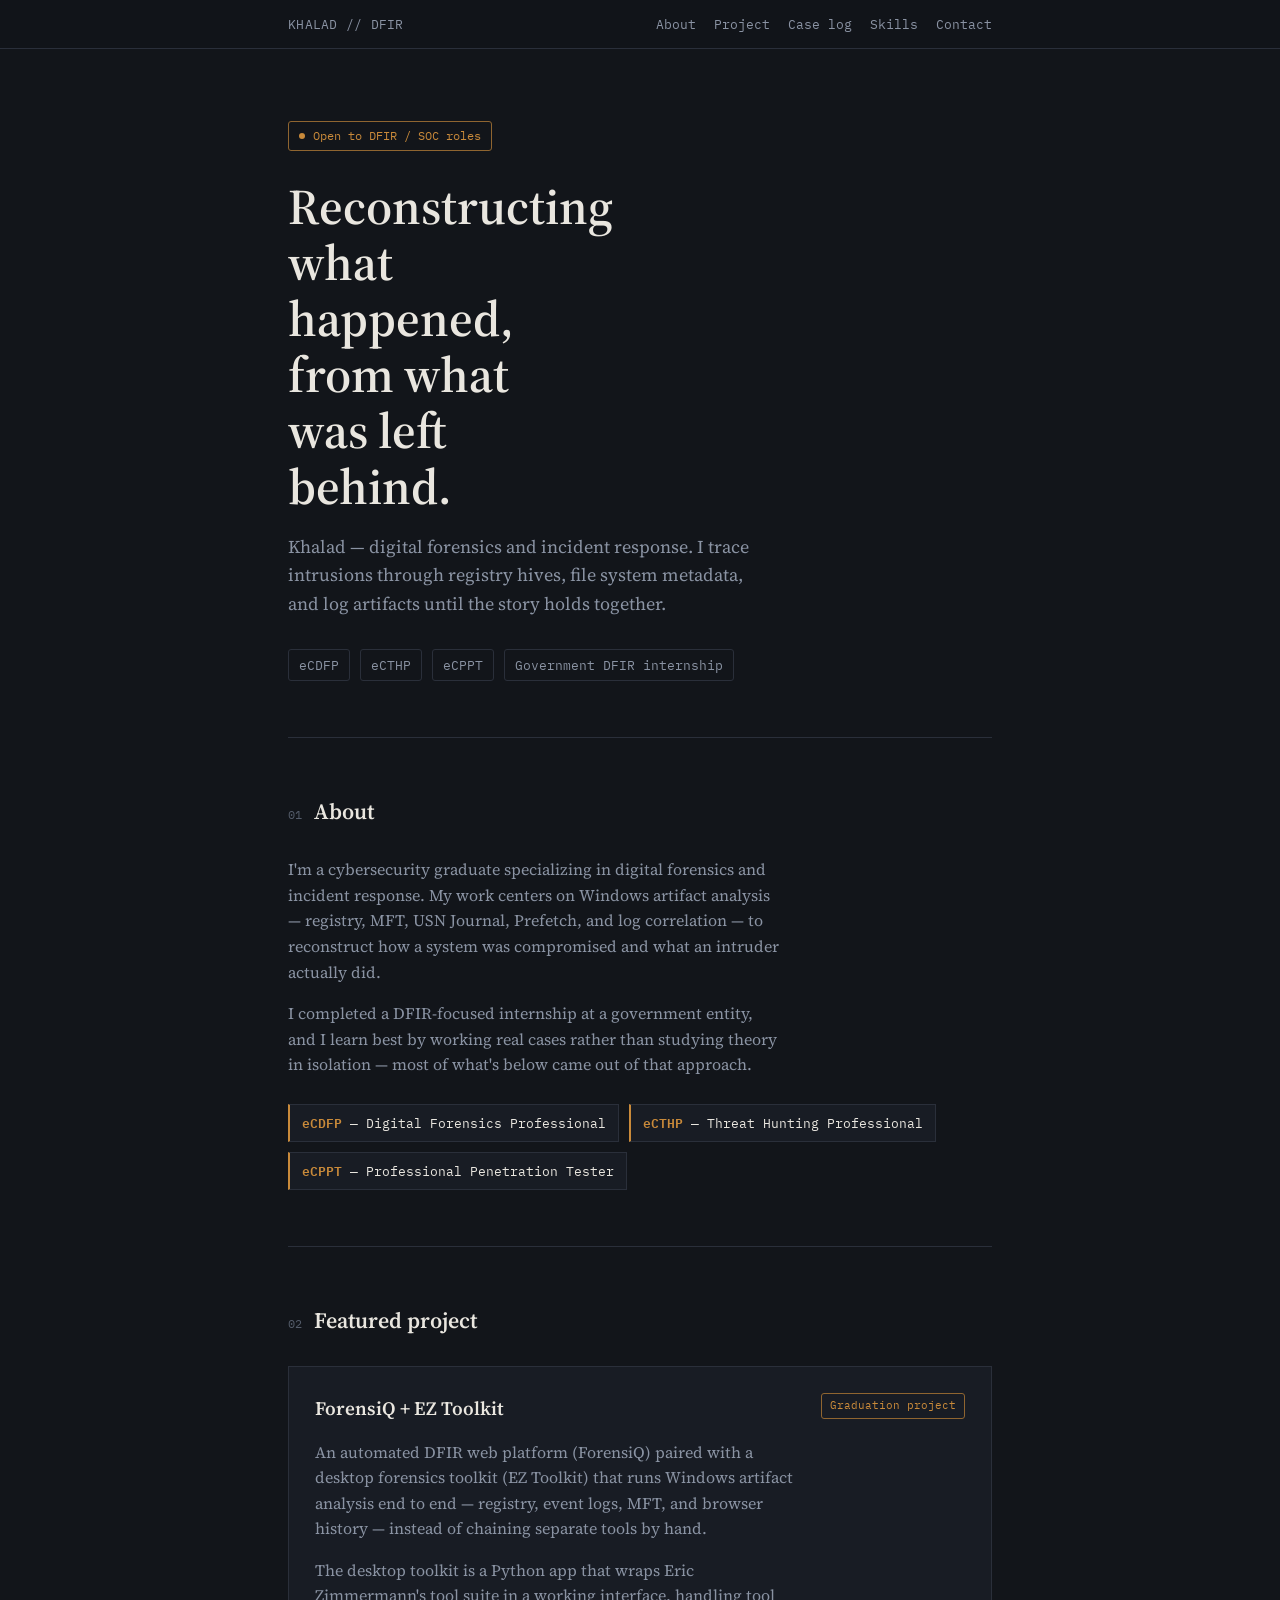
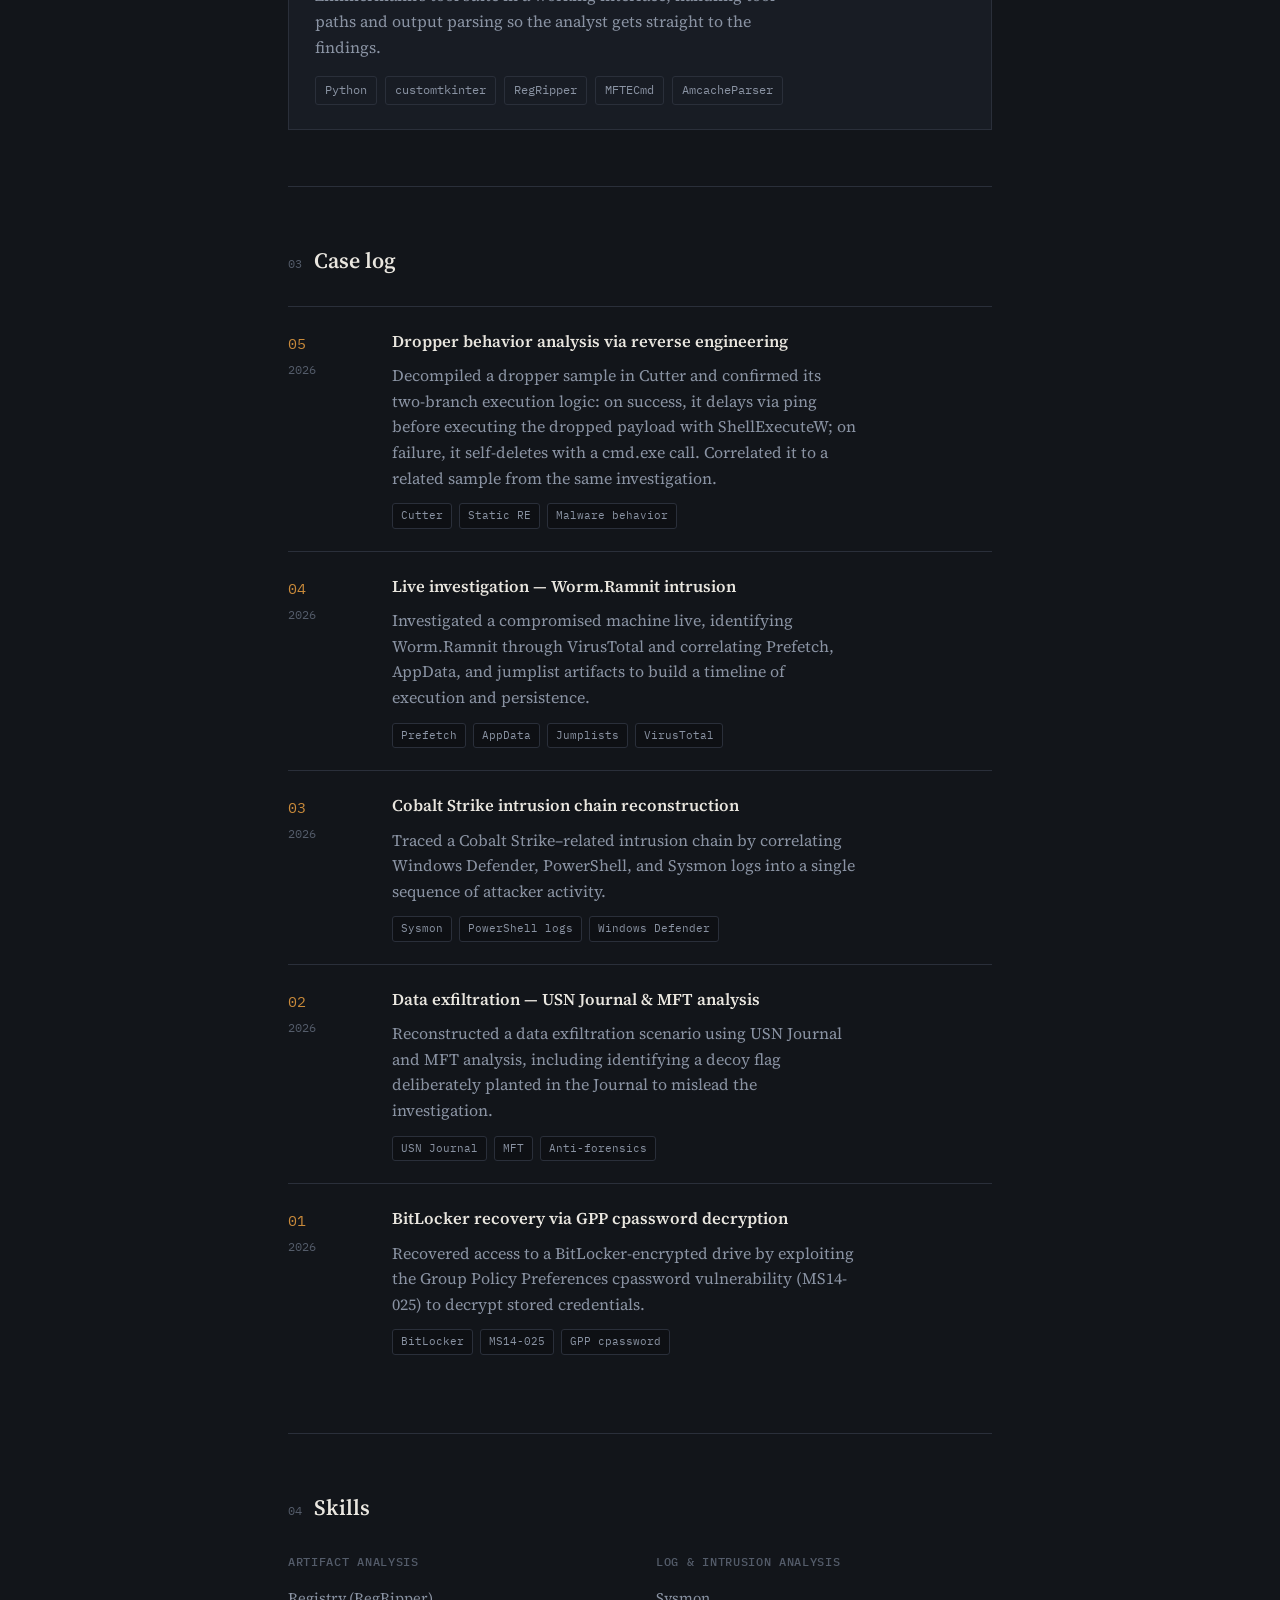
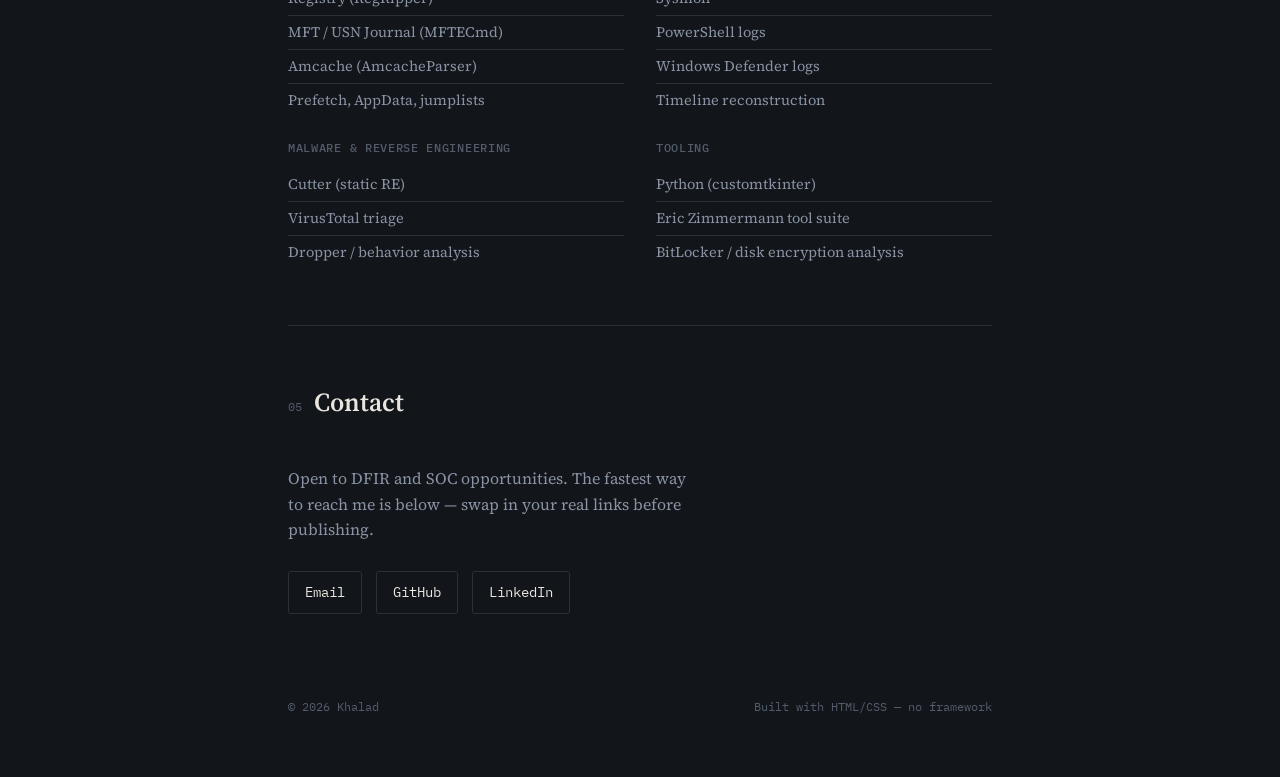
==== index.html @ 7bce0c0a "Portfolio site" ====
<!DOCTYPE html>
<html lang="en">
<head>
<meta charset="UTF-8">
<meta name="viewport" content="width=device-width, initial-scale=1.0">
<title>Khalad — Digital Forensics & Incident Response</title>
<meta name="description" content="Khalad — DFIR specialist. Case work in registry, MFT/USN Journal, malware triage, and intrusion reconstruction.">
<link rel="preconnect" href="https://fonts.googleapis.com">
<link rel="preconnect" href="https://fonts.gstatic.com" crossorigin>
<link href="https://fonts.googleapis.com/css2?family=Source+Serif+4:ital,opsz,wght@0,8..60,400;0,8..60,500;0,8..60,600;0,8..60,700;1,8..60,400&family=IBM+Plex+Mono:wght@400;500;600&display=swap" rel="stylesheet">
<style>
  :root{
    --bg: #12151a;
    --bg-alt: #0e1014;
    --panel: #181c24;
    --panel-border: #2a2f3a;
    --text: #e9e6df;
    --text-dim: #8a93a3;
    --text-faint: #545c6a;
    --accent: #c98a3a;
    --accent-dim: #8f6530;
    --flag: #b5533c;
    --serif: "Source Serif 4", Georgia, serif;
    --mono: "IBM Plex Mono", ui-monospace, monospace;
  }

  *{ box-sizing: border-box; }
  html{ scroll-behavior: smooth; }

  body{
    margin:0;
    background: var(--bg);
    color: var(--text);
    font-family: var(--serif);
    line-height: 1.6;
    -webkit-font-smoothing: antialiased;
  }

  ::selection{ background: var(--accent-dim); color: var(--text); }

  a{ color: var(--accent); text-decoration: none; }
  a:hover{ text-decoration: underline; }

  a:focus-visible, button:focus-visible{
    outline: 2px solid var(--accent);
    outline-offset: 3px;
  }

  .wrap{
    max-width: 760px;
    margin: 0 auto;
    padding: 0 28px;
  }

  /* ---------- top bar ---------- */
  .topbar{
    position: sticky;
    top: 0;
    z-index: 10;
    background: rgba(18,21,26,0.9);
    backdrop-filter: blur(6px);
    border-bottom: 1px solid var(--panel-border);
  }
  .topbar-inner{
    max-width: 760px;
    margin: 0 auto;
    padding: 14px 28px;
    display: flex;
    justify-content: space-between;
    align-items: center;
    font-family: var(--mono);
    font-size: 12.5px;
  }
  .topbar-id{ color: var(--text-dim); letter-spacing: 0.02em; }
  .topbar-nav{ display: flex; gap: 18px; }
  .topbar-nav a{ color: var(--text-dim); }
  .topbar-nav a:hover{ color: var(--accent); text-decoration: none; }

  /* ---------- hero ---------- */
  .hero{
    padding: 72px 0 56px;
    border-bottom: 1px solid var(--panel-border);
  }
  .hero-tag{
    display: inline-flex;
    align-items: center;
    gap: 8px;
    font-family: var(--mono);
    font-size: 12px;
    color: var(--accent);
    border: 1px solid var(--accent-dim);
    padding: 4px 10px;
    border-radius: 3px;
    margin-bottom: 28px;
  }
  .hero-tag::before{
    content: "";
    width: 6px;
    height: 6px;
    border-radius: 50%;
    background: var(--accent);
  }
  .hero h1{
    font-size: clamp(34px, 5.5vw, 50px);
    line-height: 1.12;
    margin: 0 0 18px;
    font-weight: 600;
    max-width: 11ch;
  }
  .hero p.lede{
    font-size: 18px;
    color: var(--text-dim);
    max-width: 52ch;
    margin: 0 0 30px;
  }
  .hero-meta{
    display: flex;
    flex-wrap: wrap;
    gap: 10px;
    font-family: var(--mono);
    font-size: 12.5px;
  }
  .pill{
    color: var(--text-dim);
    border: 1px solid var(--panel-border);
    padding: 5px 10px;
    border-radius: 3px;
  }

  /* ---------- section scaffolding ---------- */
  section{ padding: 56px 0; border-bottom: 1px solid var(--panel-border); }
  section:last-of-type{ border-bottom: none; }

  .section-head{
    display: flex;
    align-items: baseline;
    gap: 12px;
    margin-bottom: 28px;
  }
  .section-num{
    font-family: var(--mono);
    font-size: 12px;
    color: var(--text-faint);
  }
  .section-head h2{
    font-size: 22px;
    font-weight: 600;
    margin: 0;
  }

  /* ---------- about ---------- */
  .about p{ color: var(--text-dim); max-width: 62ch; }
  .about p + p{ margin-top: 14px; }
  .cert-row{
    margin-top: 26px;
    display: flex;
    flex-wrap: wrap;
    gap: 10px;
  }
  .cert{
    font-family: var(--mono);
    font-size: 12.5px;
    color: var(--text);
    background: var(--panel);
    border: 1px solid var(--panel-border);
    border-left: 2px solid var(--accent);
    padding: 8px 12px;
  }
  .cert b{ color: var(--accent); font-weight: 600; }

  /* ---------- featured project ---------- */
  .project{
    background: var(--panel);
    border: 1px solid var(--panel-border);
    padding: 26px 26px 24px;
  }
  .project-head{
    display: flex;
    justify-content: space-between;
    align-items: flex-start;
    gap: 16px;
    flex-wrap: wrap;
    margin-bottom: 10px;
  }
  .project-head h3{
    font-size: 19px;
    margin: 0;
    font-weight: 600;
  }
  .project-tag{
    font-family: var(--mono);
    font-size: 11px;
    color: var(--accent);
    border: 1px solid var(--accent-dim);
    padding: 3px 8px;
    border-radius: 3px;
    white-space: nowrap;
  }
  .project p{ color: var(--text-dim); max-width: 60ch; }
  .stack{
    margin-top: 16px;
    display: flex;
    flex-wrap: wrap;
    gap: 8px;
  }
  .stack span{
    font-family: var(--mono);
    font-size: 11.5px;
    color: var(--text-dim);
    border: 1px solid var(--panel-border);
    padding: 4px 9px;
    border-radius: 3px;
  }

  /* ---------- case log ---------- */
  .case{
    display: grid;
    grid-template-columns: 84px 1fr;
    gap: 20px;
    padding: 22px 0;
    border-top: 1px solid var(--panel-border);
  }
  .case:first-of-type{ border-top: none; padding-top: 0; }
  .case-id{
    font-family: var(--mono);
    font-size: 12px;
    color: var(--text-faint);
    padding-top: 3px;
  }
  .case-id .n{ display:block; color: var(--accent); font-size: 15px; margin-bottom: 4px; }
  .case-body h3{
    font-size: 16.5px;
    margin: 0 0 8px;
    font-weight: 600;
  }
  .case-body p{
    color: var(--text-dim);
    margin: 0 0 12px;
    max-width: 58ch;
  }
  .case-artifacts{
    display: flex;
    flex-wrap: wrap;
    gap: 7px;
  }
  .case-artifacts span{
    font-family: var(--mono);
    font-size: 11px;
    color: var(--text-dim);
    background: var(--bg-alt);
    border: 1px solid var(--panel-border);
    padding: 3px 8px;
    border-radius: 3px;
  }

  /* ---------- skills ---------- */
  .skills-grid{
    display: grid;
    grid-template-columns: repeat(2, 1fr);
    gap: 22px 32px;
  }
  .skill-group h4{
    font-family: var(--mono);
    font-size: 11.5px;
    text-transform: uppercase;
    letter-spacing: 0.06em;
    color: var(--text-faint);
    margin: 0 0 10px;
    font-weight: 500;
  }
  .skill-group ul{
    list-style: none;
    margin: 0;
    padding: 0;
    color: var(--text-dim);
    font-size: 14.5px;
  }
  .skill-group li{
    padding: 5px 0;
    border-top: 1px solid var(--panel-border);
  }
  .skill-group li:first-child{ border-top: none; }

  /* ---------- contact / footer ---------- */
  .contact h2{ font-size: 26px; margin: 0 0 14px; font-weight: 600; }
  .contact p{ color: var(--text-dim); max-width: 50ch; margin-bottom: 28px; }
  .contact-links{
    display: flex;
    flex-wrap: wrap;
    gap: 14px;
  }
  .contact-links a{
    font-family: var(--mono);
    font-size: 13.5px;
    color: var(--text);
    border: 1px solid var(--panel-border);
    padding: 10px 16px;
    border-radius: 3px;
    transition: border-color .15s ease, color .15s ease;
  }
  .contact-links a:hover{
    border-color: var(--accent);
    color: var(--accent);
    text-decoration: none;
  }

  footer{
    padding: 28px 0 60px;
    font-family: var(--mono);
    font-size: 11.5px;
    color: var(--text-faint);
    display: flex;
    justify-content: space-between;
    flex-wrap: wrap;
    gap: 8px;
  }

  @media (max-width: 560px){
    .case{ grid-template-columns: 1fr; }
    .case-id{ display: flex; align-items: baseline; gap: 8px; padding-top: 0; }
    .skills-grid{ grid-template-columns: 1fr; }
    .topbar-nav{ gap: 12px; }
  }

  @media (prefers-reduced-motion: reduce){
    html{ scroll-behavior: auto; }
    .contact-links a{ transition: none; }
  }
</style>
</head>
<body>

<div class="topbar">
  <div class="topbar-inner">
    <span class="topbar-id">KHALAD // DFIR</span>
    <nav class="topbar-nav">
      <a href="#about">About</a>
      <a href="#project">Project</a>
      <a href="#cases">Case log</a>
      <a href="#skills">Skills</a>
      <a href="#contact">Contact</a>
    </nav>
  </div>
</div>

<div class="wrap">

  <header class="hero">
    <span class="hero-tag">Open to DFIR / SOC roles</span>
    <h1>Reconstructing what happened, from what was left behind.</h1>
    <p class="lede">Khalad — digital forensics and incident response. I trace intrusions through registry hives, file system metadata, and log artifacts until the story holds together.</p>
    <div class="hero-meta">
      <span class="pill">eCDFP</span>
      <span class="pill">eCTHP</span>
      <span class="pill">eCPPT</span>
      <span class="pill">Government DFIR internship</span>
    </div>
  </header>

  <section id="about" class="about">
    <div class="section-head">
      <span class="section-num">01</span>
      <h2>About</h2>
    </div>
    <p>I'm a cybersecurity graduate specializing in digital forensics and incident response. My work centers on Windows artifact analysis — registry, MFT, USN Journal, Prefetch, and log correlation — to reconstruct how a system was compromised and what an intruder actually did.</p>
    <p>I completed a DFIR-focused internship at a government entity, and I learn best by working real cases rather than studying theory in isolation — most of what's below came out of that approach.</p>
    <div class="cert-row">
      <span class="cert"><b>eCDFP</b> — Digital Forensics Professional</span>
      <span class="cert"><b>eCTHP</b> — Threat Hunting Professional</span>
      <span class="cert"><b>eCPPT</b> — Professional Penetration Tester</span>
    </div>
  </section>

  <section id="project">
    <div class="section-head">
      <span class="section-num">02</span>
      <h2>Featured project</h2>
    </div>
    <div class="project">
      <div class="project-head">
        <h3>ForensiQ + EZ Toolkit</h3>
        <span class="project-tag">Graduation project</span>
      </div>
      <p>An automated DFIR web platform (ForensiQ) paired with a desktop forensics toolkit (EZ Toolkit) that runs Windows artifact analysis end to end — registry, event logs, MFT, and browser history — instead of chaining separate tools by hand.</p>
      <p>The desktop toolkit is a Python app that wraps Eric Zimmermann's tool suite in a working interface, handling tool paths and output parsing so the analyst gets straight to the findings.</p>
      <div class="stack">
        <span>Python</span>
        <span>customtkinter</span>
        <span>RegRipper</span>
        <span>MFTECmd</span>
        <span>AmcacheParser</span>
      </div>
    </div>
  </section>

  <section id="cases">
    <div class="section-head">
      <span class="section-num">03</span>
      <h2>Case log</h2>
    </div>

    <div class="case">
      <div class="case-id"><span class="n">05</span>2026</div>
      <div class="case-body">
        <h3>Dropper behavior analysis via reverse engineering</h3>
        <p>Decompiled a dropper sample in Cutter and confirmed its two-branch execution logic: on success, it delays via ping before executing the dropped payload with ShellExecuteW; on failure, it self-deletes with a cmd.exe call. Correlated it to a related sample from the same investigation.</p>
        <div class="case-artifacts">
          <span>Cutter</span><span>Static RE</span><span>Malware behavior</span>
        </div>
      </div>
    </div>

    <div class="case">
      <div class="case-id"><span class="n">04</span>2026</div>
      <div class="case-body">
        <h3>Live investigation — Worm.Ramnit intrusion</h3>
        <p>Investigated a compromised machine live, identifying Worm.Ramnit through VirusTotal and correlating Prefetch, AppData, and jumplist artifacts to build a timeline of execution and persistence.</p>
        <div class="case-artifacts">
          <span>Prefetch</span><span>AppData</span><span>Jumplists</span><span>VirusTotal</span>
        </div>
      </div>
    </div>

    <div class="case">
      <div class="case-id"><span class="n">03</span>2026</div>
      <div class="case-body">
        <h3>Cobalt Strike intrusion chain reconstruction</h3>
        <p>Traced a Cobalt Strike–related intrusion chain by correlating Windows Defender, PowerShell, and Sysmon logs into a single sequence of attacker activity.</p>
        <div class="case-artifacts">
          <span>Sysmon</span><span>PowerShell logs</span><span>Windows Defender</span>
        </div>
      </div>
    </div>

    <div class="case">
      <div class="case-id"><span class="n">02</span>2026</div>
      <div class="case-body">
        <h3>Data exfiltration — USN Journal &amp; MFT analysis</h3>
        <p>Reconstructed a data exfiltration scenario using USN Journal and MFT analysis, including identifying a decoy flag deliberately planted in the Journal to mislead the investigation.</p>
        <div class="case-artifacts">
          <span>USN Journal</span><span>MFT</span><span>Anti-forensics</span>
        </div>
      </div>
    </div>

    <div class="case">
      <div class="case-id"><span class="n">01</span>2026</div>
      <div class="case-body">
        <h3>BitLocker recovery via GPP cpassword decryption</h3>
        <p>Recovered access to a BitLocker-encrypted drive by exploiting the Group Policy Preferences cpassword vulnerability (MS14-025) to decrypt stored credentials.</p>
        <div class="case-artifacts">
          <span>BitLocker</span><span>MS14-025</span><span>GPP cpassword</span>
        </div>
      </div>
    </div>

  </section>

  <section id="skills">
    <div class="section-head">
      <span class="section-num">04</span>
      <h2>Skills</h2>
    </div>
    <div class="skills-grid">
      <div class="skill-group">
        <h4>Artifact analysis</h4>
        <ul>
          <li>Registry (RegRipper)</li>
          <li>MFT / USN Journal (MFTECmd)</li>
          <li>Amcache (AmcacheParser)</li>
          <li>Prefetch, AppData, jumplists</li>
        </ul>
      </div>
      <div class="skill-group">
        <h4>Log &amp; intrusion analysis</h4>
        <ul>
          <li>Sysmon</li>
          <li>PowerShell logs</li>
          <li>Windows Defender logs</li>
          <li>Timeline reconstruction</li>
        </ul>
      </div>
      <div class="skill-group">
        <h4>Malware &amp; reverse engineering</h4>
        <ul>
          <li>Cutter (static RE)</li>
          <li>VirusTotal triage</li>
          <li>Dropper / behavior analysis</li>
        </ul>
      </div>
      <div class="skill-group">
        <h4>Tooling</h4>
        <ul>
          <li>Python (customtkinter)</li>
          <li>Eric Zimmermann tool suite</li>
          <li>BitLocker / disk encryption analysis</li>
        </ul>
      </div>
    </div>
  </section>

  <section id="contact" class="contact">
    <div class="section-head">
      <span class="section-num">05</span>
      <h2>Contact</h2>
    </div>
    <p>Open to DFIR and SOC opportunities. The fastest way to reach me is below — swap in your real links before publishing.</p>
    <div class="contact-links">
      <a href="mailto:you@example.com">Email</a>
      <a href="https://github.com/yourusername">GitHub</a>
      <a href="https://linkedin.com/in/yourusername">LinkedIn</a>
    </div>
  </section>

  <footer>
    <span>&copy; 2026 Khalad</span>
    <span>Built with HTML/CSS — no framework</span>
  </footer>

</div>

</body>
</html>
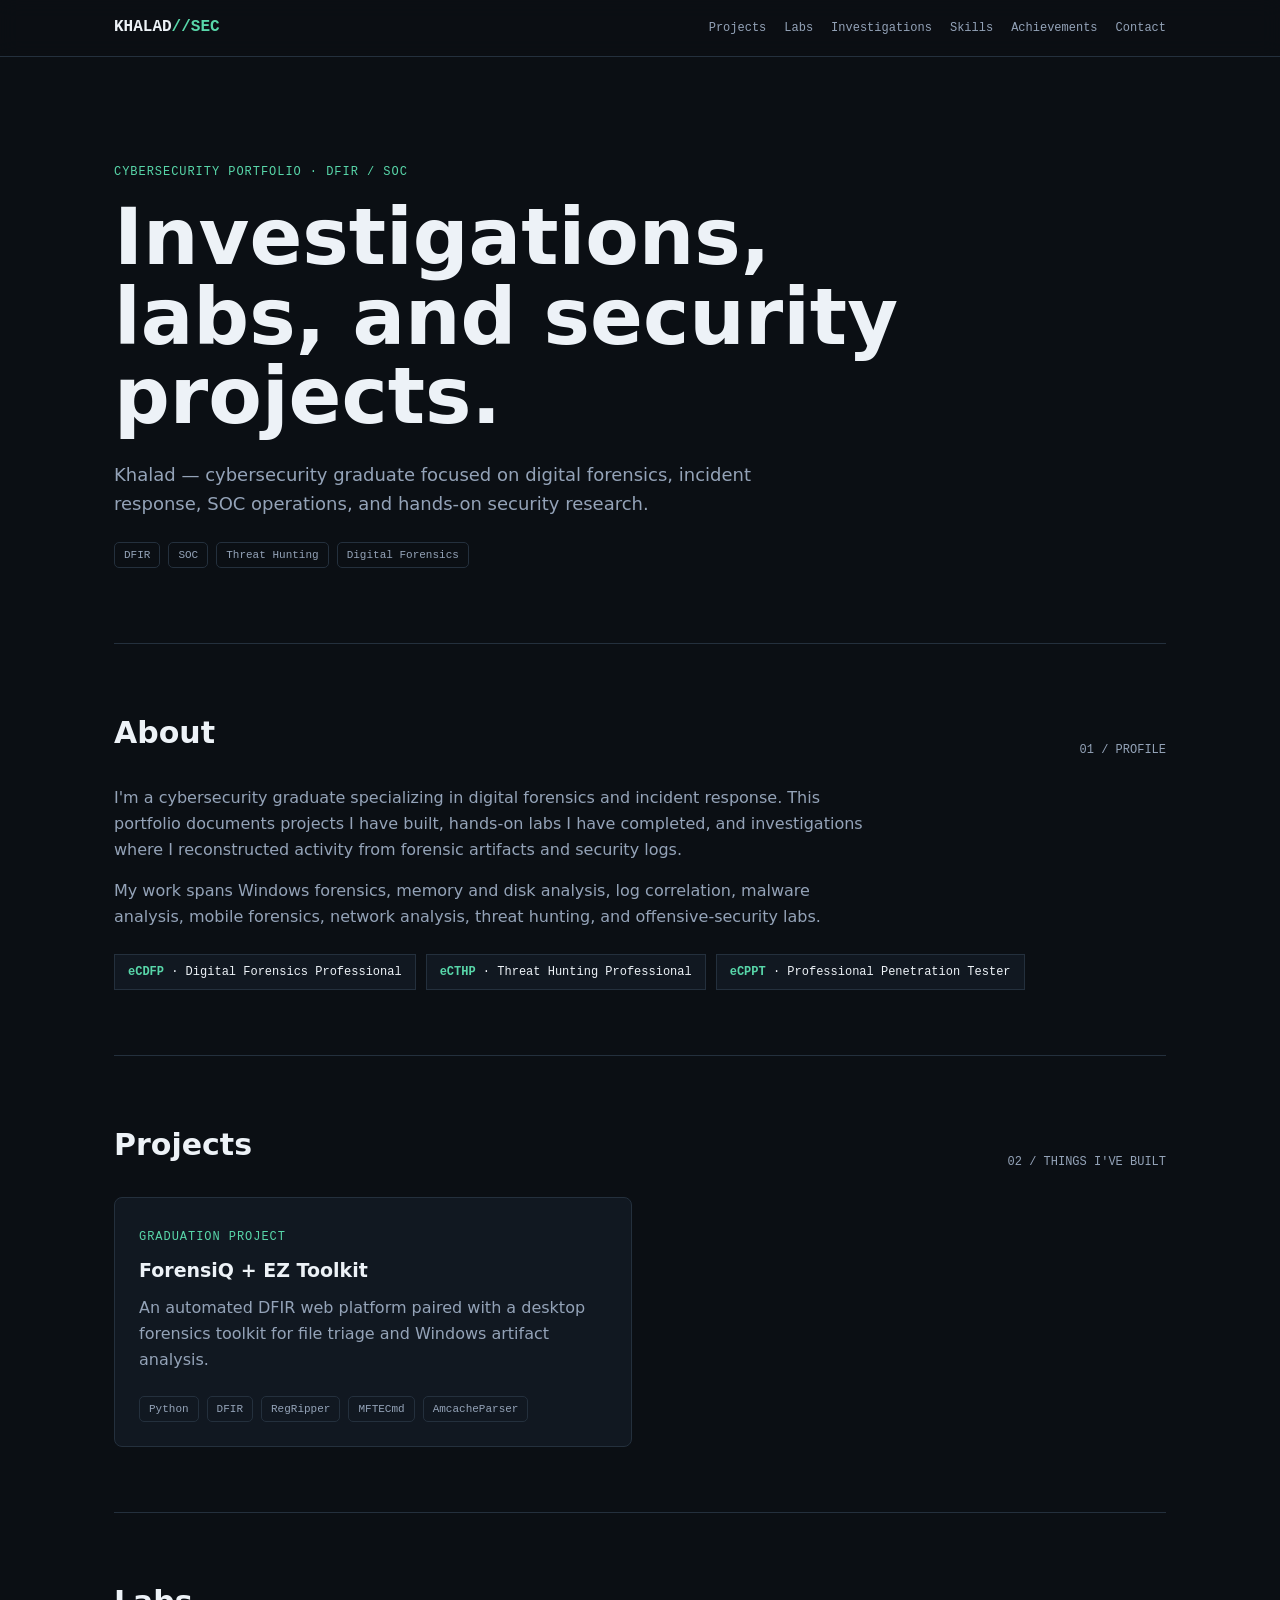
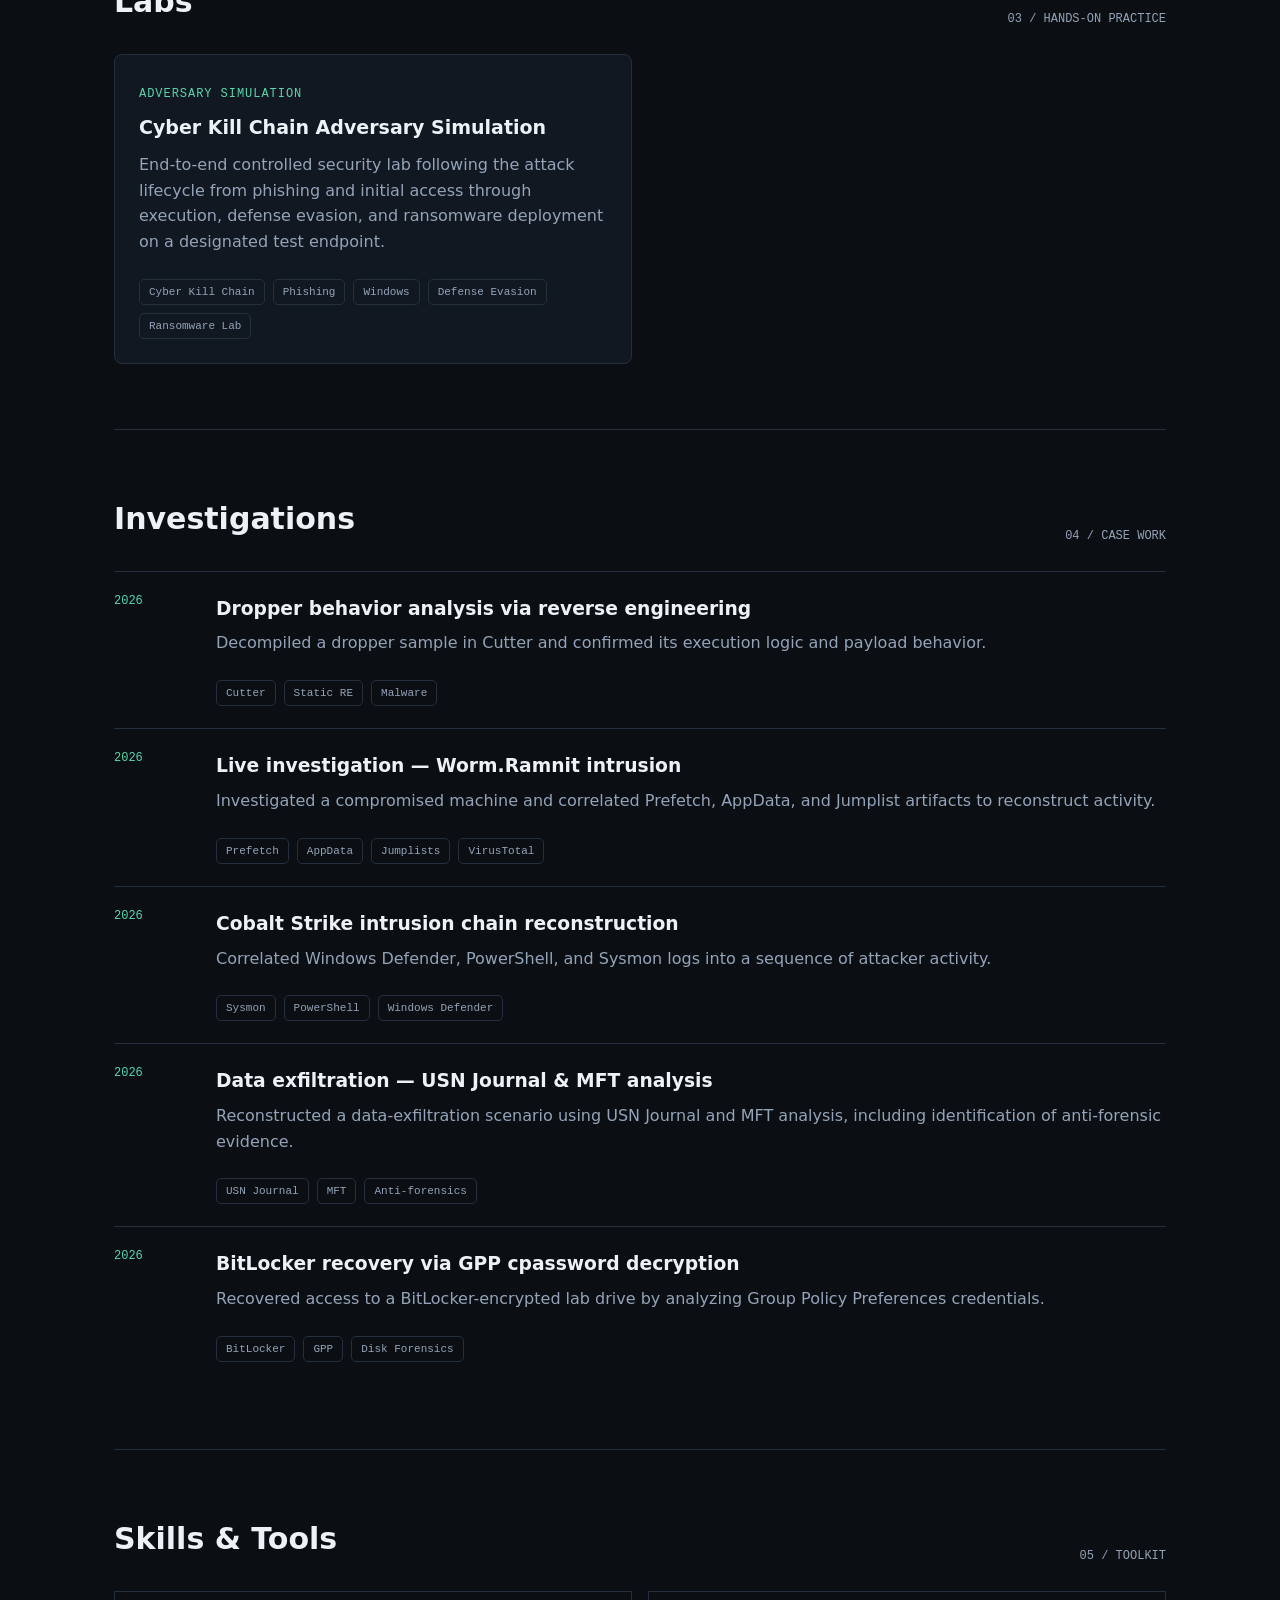
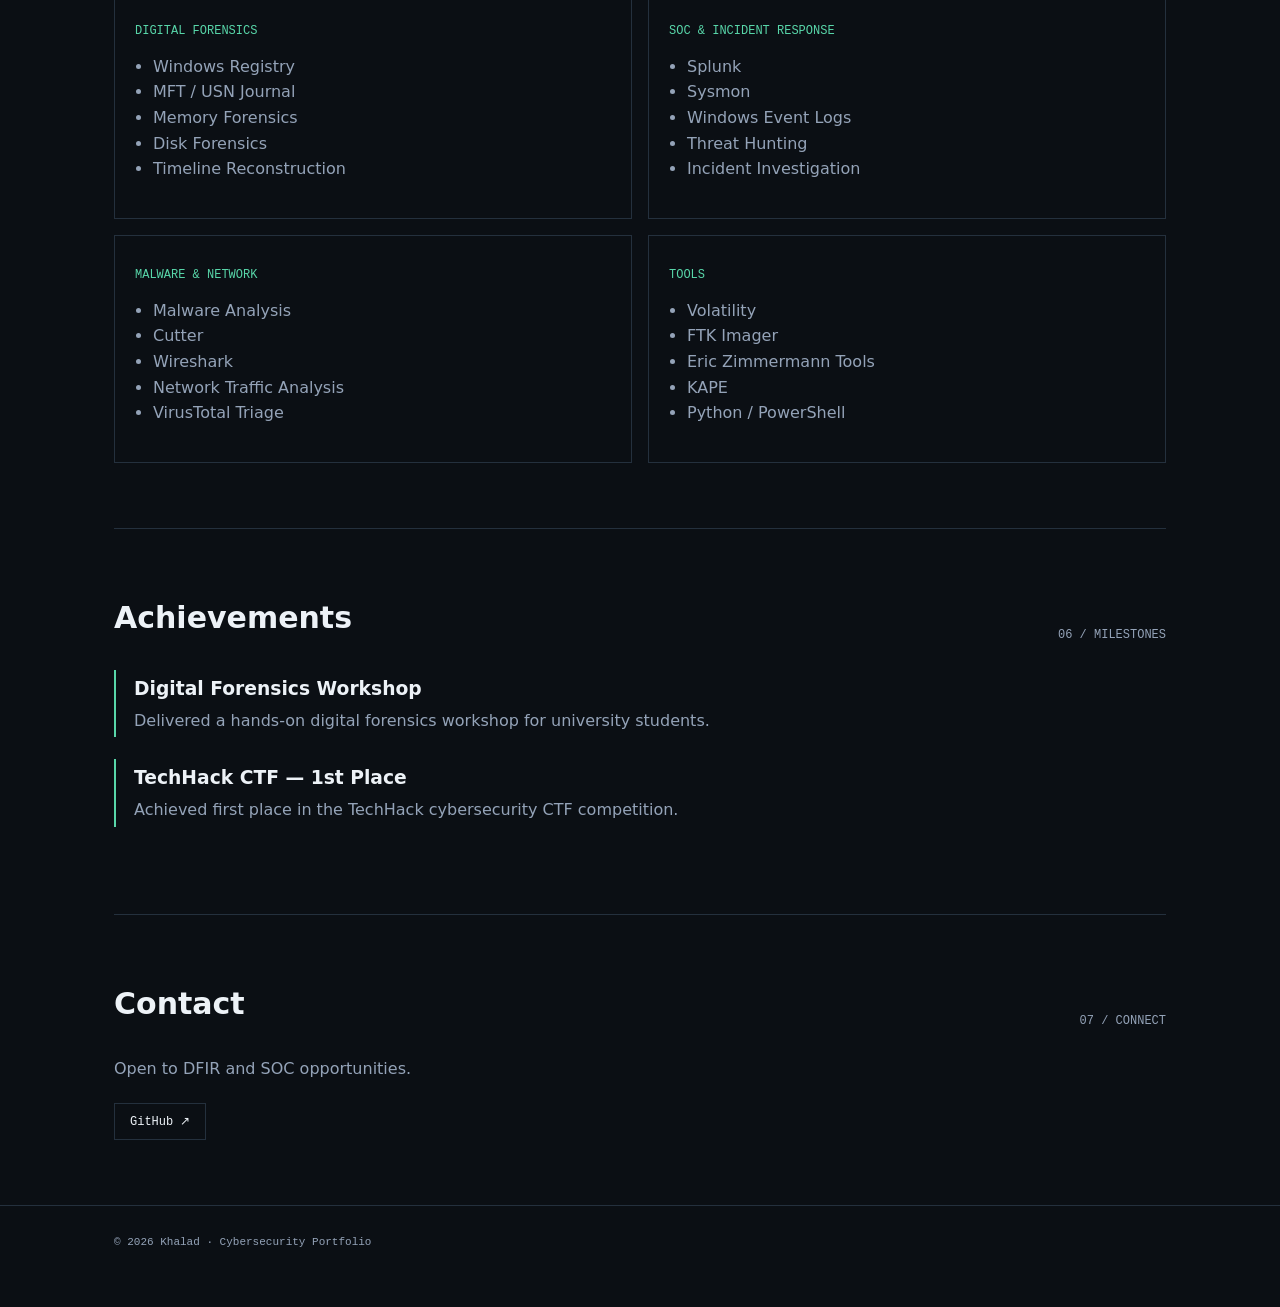
==== commit 508712e7: "Build portfolio v2 layout with projects labs and investigations" ====
--- a/index.html
+++ b/index.html
@@ -1,523 +1,21 @@
 <!DOCTYPE html>
-<html lang="en">
-<head>
-<meta charset="UTF-8">
-<meta name="viewport" content="width=device-width, initial-scale=1.0">
-<title>Khalad — Digital Forensics & Incident Response</title>
-<meta name="description" content="Khalad — DFIR specialist. Case work in registry, MFT/USN Journal, malware triage, and intrusion reconstruction.">
-<link rel="preconnect" href="https://fonts.googleapis.com">
-<link rel="preconnect" href="https://fonts.gstatic.com" crossorigin>
-<link href="https://fonts.googleapis.com/css2?family=Source+Serif+4:ital,opsz,wght@0,8..60,400;0,8..60,500;0,8..60,600;0,8..60,700;1,8..60,400&family=IBM+Plex+Mono:wght@400;500;600&display=swap" rel="stylesheet">
+<html lang="en"><head><meta charset="UTF-8"><meta name="viewport" content="width=device-width,initial-scale=1.0">
+<title>Khalad — Cybersecurity Portfolio</title><meta name="description" content="Khalad's cybersecurity portfolio: DFIR investigations, SOC labs, security projects and hands-on research.">
 <style>
-  :root{
-    --bg: #12151a;
-    --bg-alt: #0e1014;
-    --panel: #181c24;
-    --panel-border: #2a2f3a;
-    --text: #e9e6df;
-    --text-dim: #8a93a3;
-    --text-faint: #545c6a;
-    --accent: #c98a3a;
-    --accent-dim: #8f6530;
-    --flag: #b5533c;
-    --serif: "Source Serif 4", Georgia, serif;
-    --mono: "IBM Plex Mono", ui-monospace, monospace;
-  }
-
-  *{ box-sizing: border-box; }
-  html{ scroll-behavior: smooth; }
-
-  body{
-    margin:0;
-    background: var(--bg);
-    color: var(--text);
-    font-family: var(--serif);
-    line-height: 1.6;
-    -webkit-font-smoothing: antialiased;
-  }
-
-  ::selection{ background: var(--accent-dim); color: var(--text); }
-
-  a{ color: var(--accent); text-decoration: none; }
-  a:hover{ text-decoration: underline; }
-
-  a:focus-visible, button:focus-visible{
-    outline: 2px solid var(--accent);
-    outline-offset: 3px;
-  }
-
-  .wrap{
-    max-width: 760px;
-    margin: 0 auto;
-    padding: 0 28px;
-  }
-
-  /* ---------- top bar ---------- */
-  .topbar{
-    position: sticky;
-    top: 0;
-    z-index: 10;
-    background: rgba(18,21,26,0.9);
-    backdrop-filter: blur(6px);
-    border-bottom: 1px solid var(--panel-border);
-  }
-  .topbar-inner{
-    max-width: 760px;
-    margin: 0 auto;
-    padding: 14px 28px;
-    display: flex;
-    justify-content: space-between;
-    align-items: center;
-    font-family: var(--mono);
-    font-size: 12.5px;
-  }
-  .topbar-id{ color: var(--text-dim); letter-spacing: 0.02em; }
-  .topbar-nav{ display: flex; gap: 18px; }
-  .topbar-nav a{ color: var(--text-dim); }
-  .topbar-nav a:hover{ color: var(--accent); text-decoration: none; }
-
-  /* ---------- hero ---------- */
-  .hero{
-    padding: 72px 0 56px;
-    border-bottom: 1px solid var(--panel-border);
-  }
-  .hero-tag{
-    display: inline-flex;
-    align-items: center;
-    gap: 8px;
-    font-family: var(--mono);
-    font-size: 12px;
-    color: var(--accent);
-    border: 1px solid var(--accent-dim);
-    padding: 4px 10px;
-    border-radius: 3px;
-    margin-bottom: 28px;
-  }
-  .hero-tag::before{
-    content: "";
-    width: 6px;
-    height: 6px;
-    border-radius: 50%;
-    background: var(--accent);
-  }
-  .hero h1{
-    font-size: clamp(34px, 5.5vw, 50px);
-    line-height: 1.12;
-    margin: 0 0 18px;
-    font-weight: 600;
-    max-width: 11ch;
-  }
-  .hero p.lede{
-    font-size: 18px;
-    color: var(--text-dim);
-    max-width: 52ch;
-    margin: 0 0 30px;
-  }
-  .hero-meta{
-    display: flex;
-    flex-wrap: wrap;
-    gap: 10px;
-    font-family: var(--mono);
-    font-size: 12.5px;
-  }
-  .pill{
-    color: var(--text-dim);
-    border: 1px solid var(--panel-border);
-    padding: 5px 10px;
-    border-radius: 3px;
-  }
-
-  /* ---------- section scaffolding ---------- */
-  section{ padding: 56px 0; border-bottom: 1px solid var(--panel-border); }
-  section:last-of-type{ border-bottom: none; }
-
-  .section-head{
-    display: flex;
-    align-items: baseline;
-    gap: 12px;
-    margin-bottom: 28px;
-  }
-  .section-num{
-    font-family: var(--mono);
-    font-size: 12px;
-    color: var(--text-faint);
-  }
-  .section-head h2{
-    font-size: 22px;
-    font-weight: 600;
-    margin: 0;
-  }
-
-  /* ---------- about ---------- */
-  .about p{ color: var(--text-dim); max-width: 62ch; }
-  .about p + p{ margin-top: 14px; }
-  .cert-row{
-    margin-top: 26px;
-    display: flex;
-    flex-wrap: wrap;
-    gap: 10px;
-  }
-  .cert{
-    font-family: var(--mono);
-    font-size: 12.5px;
-    color: var(--text);
-    background: var(--panel);
-    border: 1px solid var(--panel-border);
-    border-left: 2px solid var(--accent);
-    padding: 8px 12px;
-  }
-  .cert b{ color: var(--accent); font-weight: 600; }
-
-  /* ---------- featured project ---------- */
-  .project{
-    background: var(--panel);
-    border: 1px solid var(--panel-border);
-    padding: 26px 26px 24px;
-  }
-  .project-head{
-    display: flex;
-    justify-content: space-between;
-    align-items: flex-start;
-    gap: 16px;
-    flex-wrap: wrap;
-    margin-bottom: 10px;
-  }
-  .project-head h3{
-    font-size: 19px;
-    margin: 0;
-    font-weight: 600;
-  }
-  .project-tag{
-    font-family: var(--mono);
-    font-size: 11px;
-    color: var(--accent);
-    border: 1px solid var(--accent-dim);
-    padding: 3px 8px;
-    border-radius: 3px;
-    white-space: nowrap;
-  }
-  .project p{ color: var(--text-dim); max-width: 60ch; }
-  .stack{
-    margin-top: 16px;
-    display: flex;
-    flex-wrap: wrap;
-    gap: 8px;
-  }
-  .stack span{
-    font-family: var(--mono);
-    font-size: 11.5px;
-    color: var(--text-dim);
-    border: 1px solid var(--panel-border);
-    padding: 4px 9px;
-    border-radius: 3px;
-  }
-
-  /* ---------- case log ---------- */
-  .case{
-    display: grid;
-    grid-template-columns: 84px 1fr;
-    gap: 20px;
-    padding: 22px 0;
-    border-top: 1px solid var(--panel-border);
-  }
-  .case:first-of-type{ border-top: none; padding-top: 0; }
-  .case-id{
-    font-family: var(--mono);
-    font-size: 12px;
-    color: var(--text-faint);
-    padding-top: 3px;
-  }
-  .case-id .n{ display:block; color: var(--accent); font-size: 15px; margin-bottom: 4px; }
-  .case-body h3{
-    font-size: 16.5px;
-    margin: 0 0 8px;
-    font-weight: 600;
-  }
-  .case-body p{
-    color: var(--text-dim);
-    margin: 0 0 12px;
-    max-width: 58ch;
-  }
-  .case-artifacts{
-    display: flex;
-    flex-wrap: wrap;
-    gap: 7px;
-  }
-  .case-artifacts span{
-    font-family: var(--mono);
-    font-size: 11px;
-    color: var(--text-dim);
-    background: var(--bg-alt);
-    border: 1px solid var(--panel-border);
-    padding: 3px 8px;
-    border-radius: 3px;
-  }
-
-  /* ---------- skills ---------- */
-  .skills-grid{
-    display: grid;
-    grid-template-columns: repeat(2, 1fr);
-    gap: 22px 32px;
-  }
-  .skill-group h4{
-    font-family: var(--mono);
-    font-size: 11.5px;
-    text-transform: uppercase;
-    letter-spacing: 0.06em;
-    color: var(--text-faint);
-    margin: 0 0 10px;
-    font-weight: 500;
-  }
-  .skill-group ul{
-    list-style: none;
-    margin: 0;
-    padding: 0;
-    color: var(--text-dim);
-    font-size: 14.5px;
-  }
-  .skill-group li{
-    padding: 5px 0;
-    border-top: 1px solid var(--panel-border);
-  }
-  .skill-group li:first-child{ border-top: none; }
-
-  /* ---------- contact / footer ---------- */
-  .contact h2{ font-size: 26px; margin: 0 0 14px; font-weight: 600; }
-  .contact p{ color: var(--text-dim); max-width: 50ch; margin-bottom: 28px; }
-  .contact-links{
-    display: flex;
-    flex-wrap: wrap;
-    gap: 14px;
-  }
-  .contact-links a{
-    font-family: var(--mono);
-    font-size: 13.5px;
-    color: var(--text);
-    border: 1px solid var(--panel-border);
-    padding: 10px 16px;
-    border-radius: 3px;
-    transition: border-color .15s ease, color .15s ease;
-  }
-  .contact-links a:hover{
-    border-color: var(--accent);
-    color: var(--accent);
-    text-decoration: none;
-  }
-
-  footer{
-    padding: 28px 0 60px;
-    font-family: var(--mono);
-    font-size: 11.5px;
-    color: var(--text-faint);
-    display: flex;
-    justify-content: space-between;
-    flex-wrap: wrap;
-    gap: 8px;
-  }
-
-  @media (max-width: 560px){
-    .case{ grid-template-columns: 1fr; }
-    .case-id{ display: flex; align-items: baseline; gap: 8px; padding-top: 0; }
-    .skills-grid{ grid-template-columns: 1fr; }
-    .topbar-nav{ gap: 12px; }
-  }
-
-  @media (prefers-reduced-motion: reduce){
-    html{ scroll-behavior: auto; }
-    .contact-links a{ transition: none; }
-  }
-</style>
-</head>
-<body>
-
-<div class="topbar">
-  <div class="topbar-inner">
-    <span class="topbar-id">KHALAD // DFIR</span>
-    <nav class="topbar-nav">
-      <a href="#about">About</a>
-      <a href="#project">Project</a>
-      <a href="#cases">Case log</a>
-      <a href="#skills">Skills</a>
-      <a href="#contact">Contact</a>
-    </nav>
-  </div>
-</div>
-
-<div class="wrap">
-
-  <header class="hero">
-    <span class="hero-tag">Open to DFIR / SOC roles</span>
-    <h1>Reconstructing what happened, from what was left behind.</h1>
-    <p class="lede">Khalad — digital forensics and incident response. I trace intrusions through registry hives, file system metadata, and log artifacts until the story holds together.</p>
-    <div class="hero-meta">
-      <span class="pill">eCDFP</span>
-      <span class="pill">eCTHP</span>
-      <span class="pill">eCPPT</span>
-      <span class="pill">Government DFIR internship</span>
-    </div>
-  </header>
-
-  <section id="about" class="about">
-    <div class="section-head">
-      <span class="section-num">01</span>
-      <h2>About</h2>
-    </div>
-    <p>I'm a cybersecurity graduate specializing in digital forensics and incident response. My work centers on Windows artifact analysis — registry, MFT, USN Journal, Prefetch, and log correlation — to reconstruct how a system was compromised and what an intruder actually did.</p>
-    <p>I completed a DFIR-focused internship at a government entity, and I learn best by working real cases rather than studying theory in isolation — most of what's below came out of that approach.</p>
-    <div class="cert-row">
-      <span class="cert"><b>eCDFP</b> — Digital Forensics Professional</span>
-      <span class="cert"><b>eCTHP</b> — Threat Hunting Professional</span>
-      <span class="cert"><b>eCPPT</b> — Professional Penetration Tester</span>
-    </div>
-  </section>
-
-  <section id="project">
-    <div class="section-head">
-      <span class="section-num">02</span>
-      <h2>Featured project</h2>
-    </div>
-    <div class="project">
-      <div class="project-head">
-        <h3>ForensiQ + EZ Toolkit</h3>
-        <span class="project-tag">Graduation project</span>
-      </div>
-      <p>An automated DFIR web platform (ForensiQ) paired with a desktop forensics toolkit (EZ Toolkit) that runs Windows artifact analysis end to end — registry, event logs, MFT, and browser history — instead of chaining separate tools by hand.</p>
-      <p>The desktop toolkit is a Python app that wraps Eric Zimmermann's tool suite in a working interface, handling tool paths and output parsing so the analyst gets straight to the findings.</p>
-      <div class="stack">
-        <span>Python</span>
-        <span>customtkinter</span>
-        <span>RegRipper</span>
-        <span>MFTECmd</span>
-        <span>AmcacheParser</span>
-      </div>
-    </div>
-  </section>
-
-  <section id="cases">
-    <div class="section-head">
-      <span class="section-num">03</span>
-      <h2>Case log</h2>
-    </div>
-
-    <div class="case">
-      <div class="case-id"><span class="n">05</span>2026</div>
-      <div class="case-body">
-        <h3>Dropper behavior analysis via reverse engineering</h3>
-        <p>Decompiled a dropper sample in Cutter and confirmed its two-branch execution logic: on success, it delays via ping before executing the dropped payload with ShellExecuteW; on failure, it self-deletes with a cmd.exe call. Correlated it to a related sample from the same investigation.</p>
-        <div class="case-artifacts">
-          <span>Cutter</span><span>Static RE</span><span>Malware behavior</span>
-        </div>
-      </div>
-    </div>
-
-    <div class="case">
-      <div class="case-id"><span class="n">04</span>2026</div>
-      <div class="case-body">
-        <h3>Live investigation — Worm.Ramnit intrusion</h3>
-        <p>Investigated a compromised machine live, identifying Worm.Ramnit through VirusTotal and correlating Prefetch, AppData, and jumplist artifacts to build a timeline of execution and persistence.</p>
-        <div class="case-artifacts">
-          <span>Prefetch</span><span>AppData</span><span>Jumplists</span><span>VirusTotal</span>
-        </div>
-      </div>
-    </div>
-
-    <div class="case">
-      <div class="case-id"><span class="n">03</span>2026</div>
-      <div class="case-body">
-        <h3>Cobalt Strike intrusion chain reconstruction</h3>
-        <p>Traced a Cobalt Strike–related intrusion chain by correlating Windows Defender, PowerShell, and Sysmon logs into a single sequence of attacker activity.</p>
-        <div class="case-artifacts">
-          <span>Sysmon</span><span>PowerShell logs</span><span>Windows Defender</span>
-        </div>
-      </div>
-    </div>
-
-    <div class="case">
-      <div class="case-id"><span class="n">02</span>2026</div>
-      <div class="case-body">
-        <h3>Data exfiltration — USN Journal &amp; MFT analysis</h3>
-        <p>Reconstructed a data exfiltration scenario using USN Journal and MFT analysis, including identifying a decoy flag deliberately planted in the Journal to mislead the investigation.</p>
-        <div class="case-artifacts">
-          <span>USN Journal</span><span>MFT</span><span>Anti-forensics</span>
-        </div>
-      </div>
-    </div>
-
-    <div class="case">
-      <div class="case-id"><span class="n">01</span>2026</div>
-      <div class="case-body">
-        <h3>BitLocker recovery via GPP cpassword decryption</h3>
-        <p>Recovered access to a BitLocker-encrypted drive by exploiting the Group Policy Preferences cpassword vulnerability (MS14-025) to decrypt stored credentials.</p>
-        <div class="case-artifacts">
-          <span>BitLocker</span><span>MS14-025</span><span>GPP cpassword</span>
-        </div>
-      </div>
-    </div>
-
-  </section>
-
-  <section id="skills">
-    <div class="section-head">
-      <span class="section-num">04</span>
-      <h2>Skills</h2>
-    </div>
-    <div class="skills-grid">
-      <div class="skill-group">
-        <h4>Artifact analysis</h4>
-        <ul>
-          <li>Registry (RegRipper)</li>
-          <li>MFT / USN Journal (MFTECmd)</li>
-          <li>Amcache (AmcacheParser)</li>
-          <li>Prefetch, AppData, jumplists</li>
-        </ul>
-      </div>
-      <div class="skill-group">
-        <h4>Log &amp; intrusion analysis</h4>
-        <ul>
-          <li>Sysmon</li>
-          <li>PowerShell logs</li>
-          <li>Windows Defender logs</li>
-          <li>Timeline reconstruction</li>
-        </ul>
-      </div>
-      <div class="skill-group">
-        <h4>Malware &amp; reverse engineering</h4>
-        <ul>
-          <li>Cutter (static RE)</li>
-          <li>VirusTotal triage</li>
-          <li>Dropper / behavior analysis</li>
-        </ul>
-      </div>
-      <div class="skill-group">
-        <h4>Tooling</h4>
-        <ul>
-          <li>Python (customtkinter)</li>
-          <li>Eric Zimmermann tool suite</li>
-          <li>BitLocker / disk encryption analysis</li>
-        </ul>
-      </div>
-    </div>
-  </section>
-
-  <section id="contact" class="contact">
-    <div class="section-head">
-      <span class="section-num">05</span>
-      <h2>Contact</h2>
-    </div>
-    <p>Open to DFIR and SOC opportunities. The fastest way to reach me is below — swap in your real links before publishing.</p>
-    <div class="contact-links">
-      <a href="mailto:you@example.com">Email</a>
-      <a href="https://github.com/yourusername">GitHub</a>
-      <a href="https://linkedin.com/in/yourusername">LinkedIn</a>
-    </div>
-  </section>
-
-  <footer>
-    <span>&copy; 2026 Khalad</span>
-    <span>Built with HTML/CSS — no framework</span>
-  </footer>
-
-</div>
-
-</body>
-</html>
+:root{--bg:#0b0f14;--panel:#111821;--line:#24303d;--text:#edf2f7;--muted:#94a3b8;--accent:#58d6a9;--mono:ui-monospace,SFMono-Regular,Consolas,monospace}*{box-sizing:border-box}html{scroll-behavior:smooth}body{margin:0;background:var(--bg);color:var(--text);font-family:Inter,system-ui,sans-serif;line-height:1.6}a{color:inherit;text-decoration:none}.wrap{max-width:1100px;margin:auto;padding:0 24px}.nav{position:sticky;top:0;z-index:10;background:#0b0f14e8;border-bottom:1px solid var(--line);backdrop-filter:blur(10px)}.navin{max-width:1100px;margin:auto;padding:15px 24px;display:flex;justify-content:space-between;gap:20px;align-items:center}.brand{font-family:var(--mono);font-weight:700}.brand span{color:var(--accent)}nav{display:flex;gap:18px;flex-wrap:wrap}nav a{font:12px var(--mono);color:var(--muted)}nav a:hover{color:var(--accent)}.hero{padding:100px 0 75px}.eyebrow,.type{font:12px var(--mono);color:var(--accent);text-transform:uppercase;letter-spacing:.08em}.hero h1{font-size:clamp(42px,7vw,78px);line-height:1.02;max-width:850px;margin:16px 0 24px}.hero p{max-width:720px;color:var(--muted);font-size:18px}.pills,.tags{display:flex;gap:8px;flex-wrap:wrap;margin-top:24px}.pill,.tag{font:11px var(--mono);border:1px solid var(--line);padding:6px 9px;color:var(--muted);border-radius:5px}section{padding:65px 0;border-top:1px solid var(--line)}.sectionhead{display:flex;justify-content:space-between;align-items:end;gap:20px;margin-bottom:28px}.sectionhead h2{font-size:30px;margin:0}.sectionhead p{margin:0;color:var(--muted);font:12px var(--mono)}.about{max-width:760px;color:var(--muted)}.certs{display:flex;flex-wrap:wrap;gap:10px;margin-top:25px}.cert{padding:10px 13px;border:1px solid var(--line);background:var(--panel);font:12px var(--mono)}.cert b{color:var(--accent)}.grid{display:grid;grid-template-columns:repeat(2,minmax(0,1fr));gap:16px}.card{background:var(--panel);border:1px solid var(--line);padding:24px;border-radius:8px;transition:.18s}.card:hover{border-color:#3f5b66;transform:translateY(-2px)}.card h3{margin:7px 0 10px;font-size:19px}.card p{color:var(--muted);margin:0}.investigation{padding:22px 0;border-top:1px solid var(--line);display:grid;grid-template-columns:80px 1fr;gap:22px}.investigation:first-child{border-top:0}.year{font:12px var(--mono);color:var(--accent)}.investigation h3{margin:0 0 7px}.investigation p{color:var(--muted);margin:0}.skills{display:grid;grid-template-columns:repeat(2,1fr);gap:16px}.skill{border:1px solid var(--line);padding:20px}.skill h3{font:12px var(--mono);color:var(--accent);text-transform:uppercase}.skill ul{padding-left:18px;color:var(--muted)}.achievement{border-left:2px solid var(--accent);padding:4px 0 4px 18px;margin:22px 0}.achievement h3{margin:0 0 4px}.achievement p{margin:0;color:var(--muted)}.contact a{display:inline-block;border:1px solid var(--line);padding:10px 15px;margin:6px 8px 0 0;font:12px var(--mono)}footer{border-top:1px solid var(--line);padding:30px 0 50px;color:var(--muted);font:11px var(--mono)}@media(max-width:700px){nav{display:none}.grid,.skills{grid-template-columns:1fr}.hero{padding-top:70px}.investigation{grid-template-columns:1fr}.sectionhead{align-items:start;flex-direction:column}}
+</style></head><body>
+<div class="nav"><div class="navin"><div class="brand">KHALAD<span>//SEC</span></div><nav><a href="#projects">Projects</a><a href="#labs">Labs</a><a href="#investigations">Investigations</a><a href="#skills">Skills</a><a href="#achievements">Achievements</a><a href="#contact">Contact</a></nav></div></div>
+<main class="wrap" id="app">Loading portfolio…</main>
+<script>
+const esc=s=>{const d=document.createElement('div');d.textContent=s??'';return d.innerHTML};const tags=a=>`<div class="tags">${(a||[]).map(x=>`<span class="tag">${esc(x)}</span>`).join('')}</div>`;
+async function render(){let d;try{d=await(await fetch('./data.json',{cache:'no-store'})).json()}catch(e){document.querySelector('#app').innerHTML='Could not load portfolio data.';return}const cards=(arr)=>`<div class="grid">${(arr||[]).map(x=>`<article class="card"><span class="type">${esc(x.type||'')}</span><h3>${esc(x.title)}</h3><p>${esc(x.description)}</p>${tags(x.tags)}</article>`).join('')}</div>`;const h=d.hero||{},a=d.about||{};document.querySelector('#app').innerHTML=`
+<header class="hero"><span class="eyebrow">${esc(h.tag)}</span><h1>${esc(h.headline)}</h1><p>${esc(h.lede)}</p><div class="pills">${(h.pills||[]).map(x=>`<span class="pill">${esc(x)}</span>`).join('')}</div></header>
+<section id="about"><div class="sectionhead"><h2>About</h2><p>01 / PROFILE</p></div><div class="about">${(a.paragraphs||[]).map(x=>`<p>${esc(x)}</p>`).join('')}</div><div class="certs">${(a.certifications||[]).map(x=>`<span class="cert"><b>${esc(x.code)}</b> · ${esc(x.name)}</span>`).join('')}</div></section>
+<section id="projects"><div class="sectionhead"><h2>Projects</h2><p>02 / THINGS I'VE BUILT</p></div>${cards(d.projects)}</section>
+<section id="labs"><div class="sectionhead"><h2>Labs</h2><p>03 / HANDS-ON PRACTICE</p></div>${cards(d.labs)}</section>
+<section id="investigations"><div class="sectionhead"><h2>Investigations</h2><p>04 / CASE WORK</p></div>${(d.investigations||[]).map(x=>`<article class="investigation"><div class="year">${esc(x.year)}</div><div><h3>${esc(x.title)}</h3><p>${esc(x.description)}</p>${tags(x.tags)}</div></article>`).join('')}</section>
+<section id="skills"><div class="sectionhead"><h2>Skills & Tools</h2><p>05 / TOOLKIT</p></div><div class="skills">${(d.skills||[]).map(x=>`<div class="skill"><h3>${esc(x.group)}</h3><ul>${(x.items||[]).map(i=>`<li>${esc(i)}</li>`).join('')}</ul></div>`).join('')}</div></section>
+<section id="achievements"><div class="sectionhead"><h2>Achievements</h2><p>06 / MILESTONES</p></div>${(d.achievements||[]).map(x=>`<div class="achievement"><h3>${esc(x.title)}</h3><p>${esc(x.description)}</p></div>`).join('')}</section>
+<section id="contact" class="contact"><div class="sectionhead"><h2>Contact</h2><p>07 / CONNECT</p></div><p class="about">${esc(d.contact?.blurb)}</p>${(d.contact?.links||[]).map(x=>`<a href="${esc(x.url)}">${esc(x.label)} ↗</a>`).join('')}</section>`}
+render();
+</script><footer><div class="wrap">© 2026 Khalad · Cybersecurity Portfolio</div></footer></body></html>
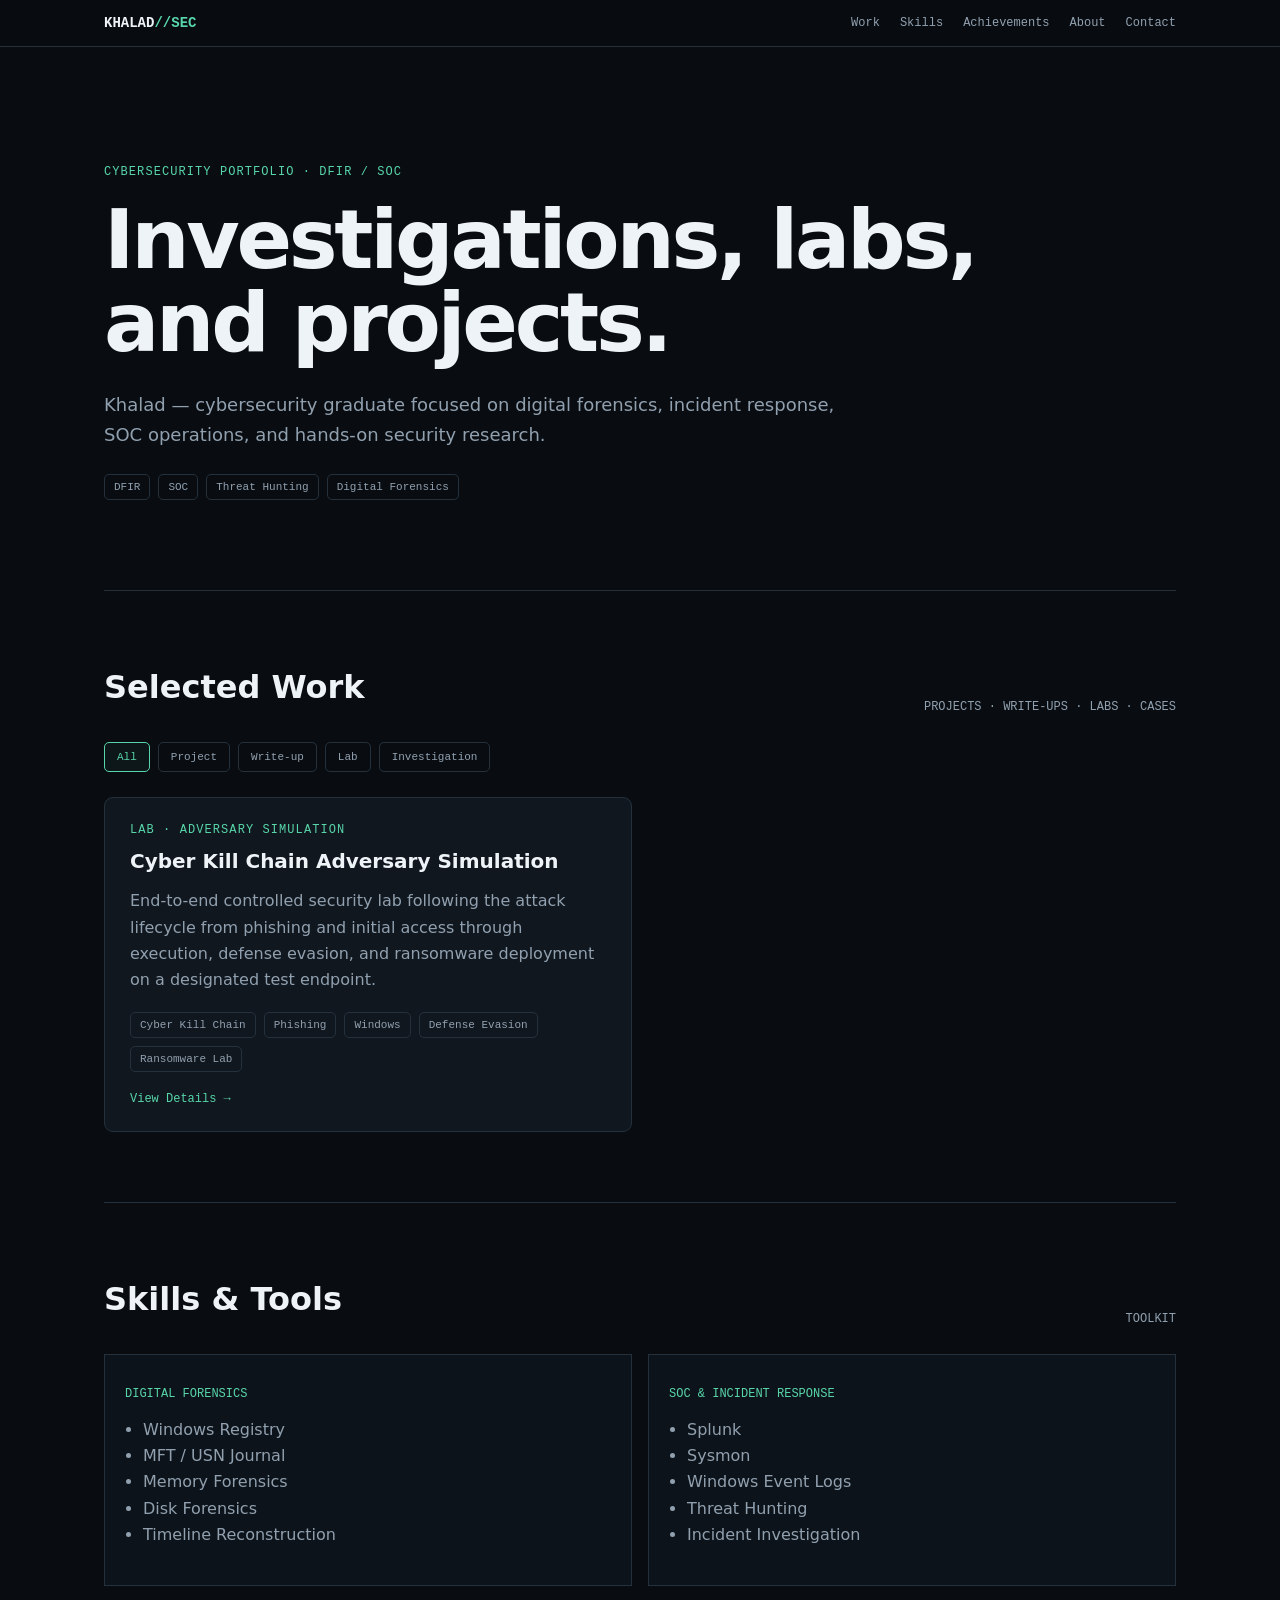
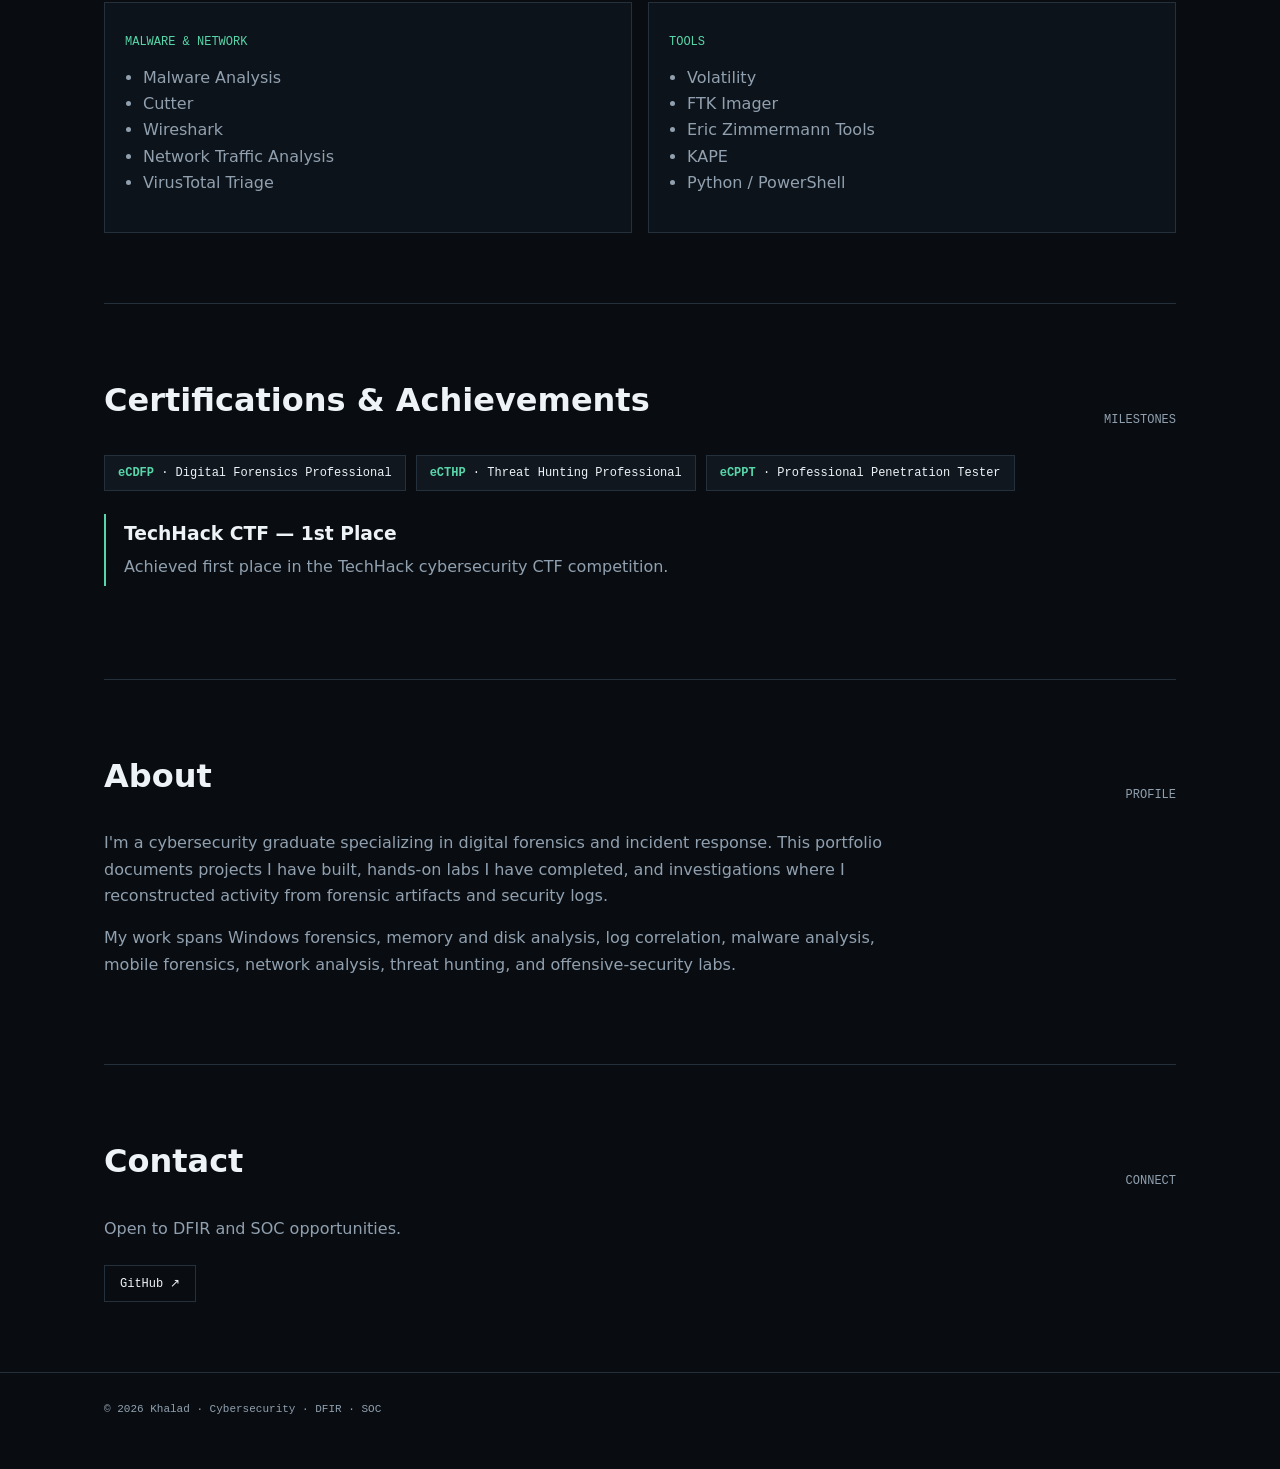
==== commit f9aa082d: "Redesign portfolio around unified work showcase" ====
--- a/index.html
+++ b/index.html
@@ -1,21 +1,24 @@
 <!DOCTYPE html>
-<html lang="en"><head><meta charset="UTF-8"><meta name="viewport" content="width=device-width,initial-scale=1.0">
-<title>Khalad — Cybersecurity Portfolio</title><meta name="description" content="Khalad's cybersecurity portfolio: DFIR investigations, SOC labs, security projects and hands-on research.">
+<html lang="en"><head><meta charset="UTF-8"><meta name="viewport" content="width=device-width,initial-scale=1.0"><title>Khalad — Cybersecurity Portfolio</title><meta name="description" content="Khalad's cybersecurity portfolio: DFIR, SOC, projects, labs, investigations and technical write-ups.">
 <style>
-:root{--bg:#0b0f14;--panel:#111821;--line:#24303d;--text:#edf2f7;--muted:#94a3b8;--accent:#58d6a9;--mono:ui-monospace,SFMono-Regular,Consolas,monospace}*{box-sizing:border-box}html{scroll-behavior:smooth}body{margin:0;background:var(--bg);color:var(--text);font-family:Inter,system-ui,sans-serif;line-height:1.6}a{color:inherit;text-decoration:none}.wrap{max-width:1100px;margin:auto;padding:0 24px}.nav{position:sticky;top:0;z-index:10;background:#0b0f14e8;border-bottom:1px solid var(--line);backdrop-filter:blur(10px)}.navin{max-width:1100px;margin:auto;padding:15px 24px;display:flex;justify-content:space-between;gap:20px;align-items:center}.brand{font-family:var(--mono);font-weight:700}.brand span{color:var(--accent)}nav{display:flex;gap:18px;flex-wrap:wrap}nav a{font:12px var(--mono);color:var(--muted)}nav a:hover{color:var(--accent)}.hero{padding:100px 0 75px}.eyebrow,.type{font:12px var(--mono);color:var(--accent);text-transform:uppercase;letter-spacing:.08em}.hero h1{font-size:clamp(42px,7vw,78px);line-height:1.02;max-width:850px;margin:16px 0 24px}.hero p{max-width:720px;color:var(--muted);font-size:18px}.pills,.tags{display:flex;gap:8px;flex-wrap:wrap;margin-top:24px}.pill,.tag{font:11px var(--mono);border:1px solid var(--line);padding:6px 9px;color:var(--muted);border-radius:5px}section{padding:65px 0;border-top:1px solid var(--line)}.sectionhead{display:flex;justify-content:space-between;align-items:end;gap:20px;margin-bottom:28px}.sectionhead h2{font-size:30px;margin:0}.sectionhead p{margin:0;color:var(--muted);font:12px var(--mono)}.about{max-width:760px;color:var(--muted)}.certs{display:flex;flex-wrap:wrap;gap:10px;margin-top:25px}.cert{padding:10px 13px;border:1px solid var(--line);background:var(--panel);font:12px var(--mono)}.cert b{color:var(--accent)}.grid{display:grid;grid-template-columns:repeat(2,minmax(0,1fr));gap:16px}.card{background:var(--panel);border:1px solid var(--line);padding:24px;border-radius:8px;transition:.18s}.card:hover{border-color:#3f5b66;transform:translateY(-2px)}.card h3{margin:7px 0 10px;font-size:19px}.card p{color:var(--muted);margin:0}.investigation{padding:22px 0;border-top:1px solid var(--line);display:grid;grid-template-columns:80px 1fr;gap:22px}.investigation:first-child{border-top:0}.year{font:12px var(--mono);color:var(--accent)}.investigation h3{margin:0 0 7px}.investigation p{color:var(--muted);margin:0}.skills{display:grid;grid-template-columns:repeat(2,1fr);gap:16px}.skill{border:1px solid var(--line);padding:20px}.skill h3{font:12px var(--mono);color:var(--accent);text-transform:uppercase}.skill ul{padding-left:18px;color:var(--muted)}.achievement{border-left:2px solid var(--accent);padding:4px 0 4px 18px;margin:22px 0}.achievement h3{margin:0 0 4px}.achievement p{margin:0;color:var(--muted)}.contact a{display:inline-block;border:1px solid var(--line);padding:10px 15px;margin:6px 8px 0 0;font:12px var(--mono)}footer{border-top:1px solid var(--line);padding:30px 0 50px;color:var(--muted);font:11px var(--mono)}@media(max-width:700px){nav{display:none}.grid,.skills{grid-template-columns:1fr}.hero{padding-top:70px}.investigation{grid-template-columns:1fr}.sectionhead{align-items:start;flex-direction:column}}
+:root{--bg:#090d12;--panel:#10171f;--panel2:#0d131a;--line:#24313d;--text:#edf3f7;--muted:#91a0af;--accent:#58d6a9;--mono:ui-monospace,SFMono-Regular,Consolas,monospace}*{box-sizing:border-box}html{scroll-behavior:smooth}body{margin:0;background:var(--bg);color:var(--text);font-family:Inter,system-ui,sans-serif;line-height:1.65}a{color:inherit;text-decoration:none}.wrap{max-width:1120px;margin:auto;padding:0 24px}.nav{position:sticky;top:0;z-index:20;background:#090d12e8;border-bottom:1px solid var(--line);backdrop-filter:blur(12px)}.navin{max-width:1120px;margin:auto;padding:15px 24px;display:flex;justify-content:space-between;gap:24px;align-items:center}.brand{font:700 14px var(--mono)}.brand span{color:var(--accent)}nav{display:flex;gap:20px;flex-wrap:wrap}nav a{font:12px var(--mono);color:var(--muted)}nav a:hover{color:var(--accent)}.hero{padding:110px 0 90px}.eyebrow,.type{font:12px var(--mono);color:var(--accent);text-transform:uppercase;letter-spacing:.09em}.hero h1{font-size:clamp(46px,7vw,82px);line-height:1.01;max-width:900px;margin:16px 0 25px;letter-spacing:-.04em}.hero>p{max-width:760px;color:var(--muted);font-size:18px}.pills,.tags,.filters{display:flex;gap:8px;flex-wrap:wrap}.pills{margin-top:25px}.pill,.tag{font:11px var(--mono);border:1px solid var(--line);padding:6px 9px;color:var(--muted);border-radius:5px}section{padding:70px 0;border-top:1px solid var(--line)}.sectionhead{display:flex;justify-content:space-between;align-items:end;gap:20px;margin-bottom:28px}.sectionhead h2{font-size:32px;margin:0}.sectionhead p{margin:0;color:var(--muted);font:12px var(--mono)}.filters{margin-bottom:25px}.filter{cursor:pointer;background:transparent;color:var(--muted);border:1px solid var(--line);padding:8px 12px;border-radius:5px;font:11px var(--mono)}.filter:hover,.filter.active{border-color:var(--accent);color:var(--accent);background:#58d6a90b}.grid{display:grid;grid-template-columns:repeat(2,minmax(0,1fr));gap:16px}.card{display:flex;flex-direction:column;background:var(--panel);border:1px solid var(--line);padding:25px;border-radius:9px;transition:.18s;min-height:255px}.card:hover{border-color:#45616b;transform:translateY(-3px)}.card h3{margin:8px 0 10px;font-size:20px}.card p{color:var(--muted);margin:0 0 18px}.card .tags{margin-top:auto}.open{margin-top:20px;color:var(--accent);font:12px var(--mono)}.empty{color:var(--muted);border:1px dashed var(--line);padding:24px;border-radius:8px}.about{max-width:800px;color:var(--muted)}.certs{display:flex;flex-wrap:wrap;gap:10px;margin-top:25px}.cert{padding:10px 13px;border:1px solid var(--line);background:var(--panel);font:12px var(--mono)}.cert b{color:var(--accent)}.skills{display:grid;grid-template-columns:repeat(2,1fr);gap:16px}.skill{border:1px solid var(--line);padding:20px;background:var(--panel2)}.skill h3{font:12px var(--mono);color:var(--accent);text-transform:uppercase}.skill ul{padding-left:18px;color:var(--muted)}.achievement{border-left:2px solid var(--accent);padding:5px 0 5px 18px;margin:23px 0}.achievement h3{margin:0 0 4px}.achievement p{margin:0;color:var(--muted)}.contact a{display:inline-block;border:1px solid var(--line);padding:10px 15px;margin:7px 8px 0 0;font:12px var(--mono)}footer{border-top:1px solid var(--line);padding:30px 0 50px;color:var(--muted);font:11px var(--mono)}@media(max-width:700px){nav{display:none}.grid,.skills{grid-template-columns:1fr}.hero{padding:75px 0 60px}.sectionhead{align-items:start;flex-direction:column}}
 </style></head><body>
-<div class="nav"><div class="navin"><div class="brand">KHALAD<span>//SEC</span></div><nav><a href="#projects">Projects</a><a href="#labs">Labs</a><a href="#investigations">Investigations</a><a href="#skills">Skills</a><a href="#achievements">Achievements</a><a href="#contact">Contact</a></nav></div></div>
-<main class="wrap" id="app">Loading portfolio…</main>
+<div class="nav"><div class="navin"><a class="brand" href="./">KHALAD<span>//SEC</span></a><nav><a href="#work">Work</a><a href="#skills">Skills</a><a href="#achievements">Achievements</a><a href="#about">About</a><a href="#contact">Contact</a></nav></div></div>
+<main class="wrap" id="app">Loading portfolio…</main><footer id="footer"></footer>
 <script>
-const esc=s=>{const d=document.createElement('div');d.textContent=s??'';return d.innerHTML};const tags=a=>`<div class="tags">${(a||[]).map(x=>`<span class="tag">${esc(x)}</span>`).join('')}</div>`;
-async function render(){let d;try{d=await(await fetch('./data.json',{cache:'no-store'})).json()}catch(e){document.querySelector('#app').innerHTML='Could not load portfolio data.';return}const cards=(arr)=>`<div class="grid">${(arr||[]).map(x=>`<article class="card"><span class="type">${esc(x.type||'')}</span><h3>${esc(x.title)}</h3><p>${esc(x.description)}</p>${tags(x.tags)}</article>`).join('')}</div>`;const h=d.hero||{},a=d.about||{};document.querySelector('#app').innerHTML=`
-<header class="hero"><span class="eyebrow">${esc(h.tag)}</span><h1>${esc(h.headline)}</h1><p>${esc(h.lede)}</p><div class="pills">${(h.pills||[]).map(x=>`<span class="pill">${esc(x)}</span>`).join('')}</div></header>
-<section id="about"><div class="sectionhead"><h2>About</h2><p>01 / PROFILE</p></div><div class="about">${(a.paragraphs||[]).map(x=>`<p>${esc(x)}</p>`).join('')}</div><div class="certs">${(a.certifications||[]).map(x=>`<span class="cert"><b>${esc(x.code)}</b> · ${esc(x.name)}</span>`).join('')}</div></section>
-<section id="projects"><div class="sectionhead"><h2>Projects</h2><p>02 / THINGS I'VE BUILT</p></div>${cards(d.projects)}</section>
-<section id="labs"><div class="sectionhead"><h2>Labs</h2><p>03 / HANDS-ON PRACTICE</p></div>${cards(d.labs)}</section>
-<section id="investigations"><div class="sectionhead"><h2>Investigations</h2><p>04 / CASE WORK</p></div>${(d.investigations||[]).map(x=>`<article class="investigation"><div class="year">${esc(x.year)}</div><div><h3>${esc(x.title)}</h3><p>${esc(x.description)}</p>${tags(x.tags)}</div></article>`).join('')}</section>
-<section id="skills"><div class="sectionhead"><h2>Skills & Tools</h2><p>05 / TOOLKIT</p></div><div class="skills">${(d.skills||[]).map(x=>`<div class="skill"><h3>${esc(x.group)}</h3><ul>${(x.items||[]).map(i=>`<li>${esc(i)}</li>`).join('')}</ul></div>`).join('')}</div></section>
-<section id="achievements"><div class="sectionhead"><h2>Achievements</h2><p>06 / MILESTONES</p></div>${(d.achievements||[]).map(x=>`<div class="achievement"><h3>${esc(x.title)}</h3><p>${esc(x.description)}</p></div>`).join('')}</section>
-<section id="contact" class="contact"><div class="sectionhead"><h2>Contact</h2><p>07 / CONNECT</p></div><p class="about">${esc(d.contact?.blurb)}</p>${(d.contact?.links||[]).map(x=>`<a href="${esc(x.url)}">${esc(x.label)} ↗</a>`).join('')}</section>`}
+const esc=s=>{const d=document.createElement('div');d.textContent=s??'';return d.innerHTML};
+const slug=s=>(s||'work').toLowerCase().trim().replace(/[^a-z0-9]+/g,'-').replace(/^-|-$/g,'');
+const tags=a=>`<div class="tags">${(a||[]).map(x=>`<span class="tag">${esc(x)}</span>`).join('')}</div>`;
+let works=[];
+function renderWorks(filter='all'){document.querySelectorAll('.filter').forEach(b=>b.classList.toggle('active',b.dataset.filter===filter));const shown=filter==='all'?works:works.filter(x=>x.kind===filter);document.querySelector('#workGrid').innerHTML=shown.length?shown.map(x=>`<a class="card" href="work.html?id=${encodeURIComponent(x.item.id||slug(x.item.title))}"><span class="type">${esc(x.label)}${x.item.type?' · '+esc(x.item.type):''}</span><h3>${esc(x.item.title)}</h3><p>${esc(x.item.description||'')}</p>${tags(x.item.tags)}<span class="open">${x.kind==='writeups'?'Read Write-up':'View Details'} →</span></a>`).join(''):'<div class="empty">No work published in this category yet.</div>'}
+async function render(){let d;try{const r=await fetch('./data.json?'+Date.now(),{cache:'no-store'});if(!r.ok)throw Error();d=await r.json()}catch(e){document.querySelector('#app').innerHTML='<p>Could not load portfolio data.</p>';return}
+const groups=[['projects','Project'],['writeups','Write-up'],['labs','Lab'],['investigations','Investigation']];works=groups.flatMap(([kind,label])=>(d[kind]||[]).map(item=>({kind,label,item})));
+const h=d.hero||{},a=d.about||{};document.querySelector('#app').innerHTML=`<header class="hero"><span class="eyebrow">${esc(h.tag)}</span><h1>${esc(h.headline)}</h1><p>${esc(h.lede)}</p><div class="pills">${(h.pills||[]).map(x=>`<span class="pill">${esc(x)}</span>`).join('')}</div></header>
+<section id="work"><div class="sectionhead"><h2>Selected Work</h2><p>PROJECTS · WRITE-UPS · LABS · CASES</p></div><div class="filters">${[['all','All'],...groups].map(([k,l])=>`<button class="filter${k==='all'?' active':''}" data-filter="${k}">${l}</button>`).join('')}</div><div class="grid" id="workGrid"></div></section>
+<section id="skills"><div class="sectionhead"><h2>Skills & Tools</h2><p>TOOLKIT</p></div><div class="skills">${(d.skills||[]).map(x=>`<div class="skill"><h3>${esc(x.group)}</h3><ul>${(x.items||[]).map(i=>`<li>${esc(i)}</li>`).join('')}</ul></div>`).join('')}</div></section>
+<section id="achievements"><div class="sectionhead"><h2>Certifications & Achievements</h2><p>MILESTONES</p></div><div class="certs">${(a.certifications||[]).map(x=>`<span class="cert"><b>${esc(x.code)}</b> · ${esc(x.name)}</span>`).join('')}</div>${(d.achievements||[]).map(x=>`<div class="achievement"><h3>${esc(x.title)}</h3><p>${esc(x.description)}</p></div>`).join('')}</section>
+<section id="about"><div class="sectionhead"><h2>About</h2><p>PROFILE</p></div><div class="about">${(a.paragraphs||[]).map(x=>`<p>${esc(x)}</p>`).join('')}</div></section>
+<section id="contact" class="contact"><div class="sectionhead"><h2>Contact</h2><p>CONNECT</p></div><p class="about">${esc(d.contact?.blurb)}</p>${(d.contact?.links||[]).map(x=>`<a href="${esc(x.url)}" target="_blank" rel="noopener">${esc(x.label)} ↗</a>`).join('')}</section>`;
+document.querySelectorAll('.filter').forEach(b=>b.onclick=()=>renderWorks(b.dataset.filter));renderWorks();const f=d.footer||{};document.querySelector('#footer').innerHTML=`<div class="wrap">© ${new Date().getFullYear()} ${esc(f.name||'Khalad')} · ${esc(f.note||'Cybersecurity Portfolio')}</div>`}
 render();
-</script><footer><div class="wrap">© 2026 Khalad · Cybersecurity Portfolio</div></footer></body></html>+</script></body></html>
